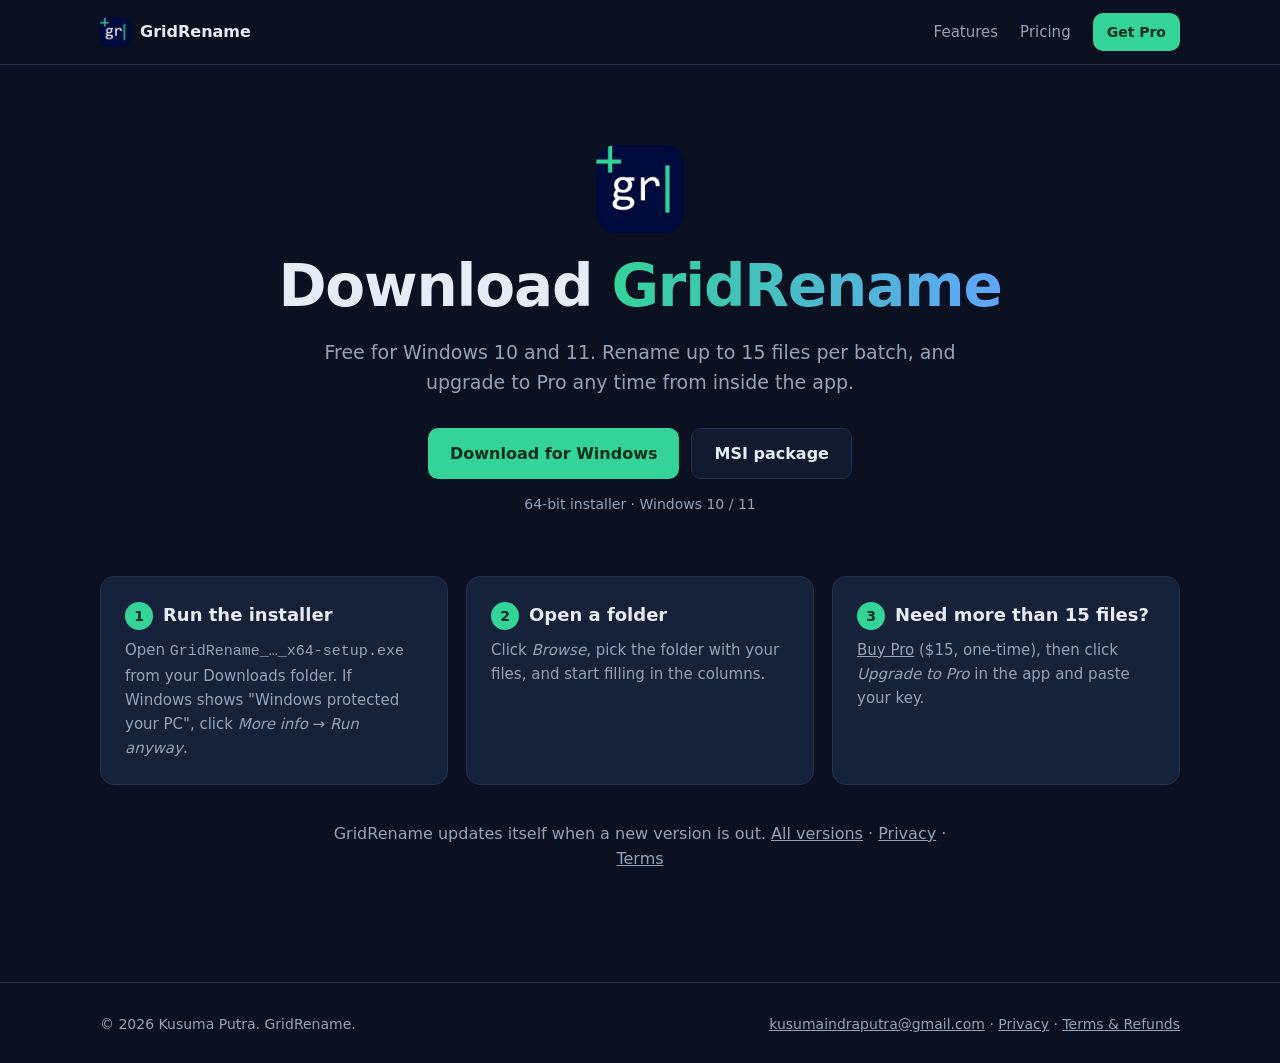
==== download.html @ cd0f125c "Deploy website kusumaindraputra/GridRename@20c7d087f8963b1b06bc9252b7fcaf536100a895" ====
<!doctype html>
<html lang="en">
<head>
  <meta charset="utf-8">
  <meta name="viewport" content="width=device-width, initial-scale=1">
  <title>Download GridRename for Windows</title>
  <meta name="description" content="Download GridRename free for Windows 10 and 11. Rename up to 15 files per batch for free, upgrade to Pro any time.">
  <link rel="canonical" href="https://kusumaindraputra.github.io/GridRename-releases/download.html">
  <link rel="icon" href="assets/favicon.png">
  <link rel="stylesheet" href="style.css">
</head>
<body>
  <nav>
    <div class="wrap">
      <a class="brand" href="index.html"><img src="assets/logo.png" alt="">GridRename</a>
      <div class="links">
        <a href="index.html#features">Features</a>
        <a href="index.html#pricing">Pricing</a>
        <a class="btn btn-primary btn-sm" href="https://lowfrictionlabs.gumroad.com/l/gridrename-pro">Get Pro</a>
      </div>
    </div>
  </nav>

  <header class="hero">
    <div class="wrap">
      <img src="assets/logo.png" alt="" style="width:88px;height:88px;border-radius:20px;margin:0 auto 22px">
      <h1>Download <span>GridRename</span></h1>
      <p class="lead">Free for Windows 10 and 11. Rename up to 15 files per batch, and upgrade to Pro any time from inside the app.</p>
      <div class="cta">
        <a id="dl-exe" class="btn btn-primary" href="https://github.com/kusumaindraputra/GridRename-releases/releases/latest">Download for Windows</a>
        <a id="dl-msi" class="btn btn-ghost" href="https://github.com/kusumaindraputra/GridRename-releases/releases/latest">MSI package</a>
      </div>
      <small id="dl-meta">64-bit installer · Windows 10 / 11</small>
    </div>
  </header>

  <section style="padding-top:20px">
    <div class="wrap">
      <div class="grid steps">
        <div class="card"><h3>Run the installer</h3><p>Open <code>GridRename_…_x64-setup.exe</code> from your Downloads folder. If Windows shows "Windows protected your PC", click <em>More info</em> → <em>Run anyway</em>.</p></div>
        <div class="card"><h3>Open a folder</h3><p>Click <em>Browse</em>, pick the folder with your files, and start filling in the columns.</p></div>
        <div class="card"><h3>Need more than 15 files?</h3><p><a href="https://lowfrictionlabs.gumroad.com/l/gridrename-pro">Buy Pro</a> ($15, one-time), then click <em>Upgrade to Pro</em> in the app and paste your key.</p></div>
      </div>
      <p class="sub" style="margin-top:36px">GridRename updates itself when a new version is out. <a href="https://github.com/kusumaindraputra/GridRename-releases/releases/latest">All versions</a> · <a href="privacy.html">Privacy</a> · <a href="terms.html">Terms</a></p>
    </div>
  </section>

  <footer>
    <div class="wrap">
      <span>© 2026 Kusuma Putra. GridRename.</span>
      <span><a href="mailto:kusumaindraputra@gmail.com">kusumaindraputra@gmail.com</a> · <a href="privacy.html">Privacy</a> · <a href="terms.html">Terms &amp; Refunds</a></span>
    </div>
  </footer>

  <script>
    // Point the buttons at the installers of the latest published release
    fetch('https://api.github.com/repos/kusumaindraputra/GridRename-releases/releases/latest')
      .then(r => r.ok ? r.json() : Promise.reject(r.status))
      .then(release => {
        const find = (suffix) => release.assets.find(a => a.name.endsWith(suffix));
        const exe = find('-setup.exe');
        const msi = find('.msi');
        if (exe) document.getElementById('dl-exe').href = exe.browser_download_url;
        if (msi) document.getElementById('dl-msi').href = msi.browser_download_url;
        else document.getElementById('dl-msi').remove();
        if (exe) {
          const mb = (exe.size / 1048576).toFixed(1);
          const date = new Date(release.published_at).toLocaleDateString(undefined, { year: 'numeric', month: 'long', day: 'numeric' });
          document.getElementById('dl-meta').textContent = `Version ${release.tag_name.replace(/^v/, '')} · ${mb} MB · released ${date} · Windows 10 / 11, 64-bit`;
        }
      })
      .catch(() => { /* buttons keep the releases page link */ });
  </script>
</body>
</html>
---- style.css ----
:root {
  --bg: #0b1120; --bg-2: #111a2e; --card: #16213a; --line: #24324f;
  --text: #e5ecf6; --muted: #93a3bd; --accent: #34d399; --accent-2: #6366f1;
  --radius: 14px;
}
* { box-sizing: border-box; }
html { scroll-behavior: smooth; }
body {
  margin: 0; background: var(--bg); color: var(--text);
  font: 16px/1.6 Inter, system-ui, -apple-system, "Segoe UI", Roboto, sans-serif;
}
a { color: inherit; }
img, video { max-width: 100%; display: block; }
.wrap { max-width: 1120px; margin: 0 auto; padding: 0 20px; }

/* Nav */
nav { position: sticky; top: 0; z-index: 10; background: rgba(11,17,32,.85); backdrop-filter: blur(10px); border-bottom: 1px solid var(--line); }
nav .wrap { display: flex; align-items: center; justify-content: space-between; height: 64px; }
.brand { display: flex; align-items: center; gap: 10px; font-weight: 700; text-decoration: none; }
.brand img { width: 30px; height: 30px; border-radius: 8px; }
nav .links { display: flex; gap: 22px; align-items: center; font-size: 15px; }
nav .links a { text-decoration: none; color: var(--muted); }
nav .links a:hover { color: var(--text); }
@media (max-width: 720px) { nav .links a:not(.btn) { display: none; } }

/* Buttons */
.btn { display: inline-flex; align-items: center; gap: 8px; padding: 12px 22px; border-radius: 10px; font-weight: 600; text-decoration: none; transition: transform .15s, background .15s; }
.btn:hover { transform: translateY(-1px); }
.btn-primary { background: var(--accent); color: #052e1f; }
.btn-primary:hover { background: #4ee2ad; }
.btn-ghost { border: 1px solid var(--line); color: var(--text); background: var(--bg-2); }
.btn-sm { padding: 8px 14px; font-size: 14px; }

/* Hero */
.hero { padding: 80px 0 40px; text-align: center; }
.hero h1 { font-size: clamp(34px, 5.5vw, 58px); line-height: 1.1; margin: 0 0 18px; letter-spacing: -0.02em; }
.hero h1 span { background: linear-gradient(90deg, var(--accent), #60a5fa); -webkit-background-clip: text; background-clip: text; color: transparent; }
.hero p.lead { font-size: 19px; color: var(--muted); max-width: 680px; margin: 0 auto 30px; }
.hero .cta { display: flex; gap: 12px; justify-content: center; flex-wrap: wrap; }
.hero small { display: block; margin-top: 14px; color: var(--muted); font-size: 14px; }
.demo { margin: 50px auto 0; max-width: 1000px; border-radius: var(--radius); overflow: hidden; border: 1px solid var(--line); box-shadow: 0 30px 80px rgba(0,0,0,.5); }

/* Sections */
section { padding: 70px 0; }
section h2 { font-size: clamp(26px, 3.5vw, 36px); text-align: center; margin: 0 0 12px; letter-spacing: -0.01em; }
section p.sub { text-align: center; color: var(--muted); max-width: 620px; margin: 0 auto 40px; }
.grid { display: grid; gap: 18px; grid-template-columns: repeat(auto-fit, minmax(240px, 1fr)); }
.card { background: var(--card); border: 1px solid var(--line); border-radius: var(--radius); padding: 24px; }
.card h3 { margin: 0 0 8px; font-size: 18px; }
.card p { margin: 0; color: var(--muted); font-size: 15px; }
.card .icon { font-size: 26px; margin-bottom: 10px; }

.steps { counter-reset: s; }
.steps .card h3::before { counter-increment: s; content: counter(s); display: inline-grid; place-items: center; width: 28px; height: 28px; margin-right: 10px; border-radius: 50%; background: var(--accent); color: #052e1f; font-size: 14px; }

.shots { display: grid; gap: 18px; grid-template-columns: repeat(auto-fit, minmax(300px, 1fr)); }
.shots figure { margin: 0; }
.shots img { border-radius: 10px; border: 1px solid var(--line); }
.shots figcaption { color: var(--muted); font-size: 14px; margin-top: 8px; text-align: center; }

/* Pricing */
.pricing { display: grid; gap: 20px; grid-template-columns: repeat(auto-fit, minmax(280px, 1fr)); max-width: 780px; margin: 0 auto; }
.plan { background: var(--card); border: 1px solid var(--line); border-radius: var(--radius); padding: 30px; display: flex; flex-direction: column; }
.plan.pro { border-color: var(--accent); box-shadow: 0 0 0 1px var(--accent) inset; }
.plan h3 { margin: 0; }
.plan .price { font-size: 40px; font-weight: 800; margin: 10px 0 2px; }
.plan .price small { font-size: 15px; font-weight: 500; color: var(--muted); }
.plan ul { list-style: none; padding: 0; margin: 18px 0 26px; flex: 1; }
.plan li { padding: 6px 0 6px 26px; position: relative; color: var(--muted); }
.plan li::before { content: "✓"; position: absolute; left: 0; color: var(--accent); font-weight: 700; }
.plan li.no::before { content: "–"; color: var(--line); }
.plan .btn { justify-content: center; }

/* FAQ */
.faq { max-width: 760px; margin: 0 auto; }
details { background: var(--card); border: 1px solid var(--line); border-radius: 12px; padding: 16px 20px; margin-bottom: 12px; }
summary { cursor: pointer; font-weight: 600; }
details p { color: var(--muted); margin: 10px 0 0; }

footer { border-top: 1px solid var(--line); padding: 30px 0; color: var(--muted); font-size: 14px; }
footer .wrap { display: flex; gap: 20px; justify-content: space-between; flex-wrap: wrap; }
footer a { color: var(--muted); }

/* Legal pages */
.legal { max-width: 760px; margin: 0 auto; padding: 60px 20px; }
.legal h1 { font-size: 34px; margin-bottom: 4px; }
.legal h2 { font-size: 21px; margin-top: 34px; }
.legal p, .legal li { color: #c4cfdf; }
.legal .meta { color: var(--muted); }
nav .links a.btn-primary { color: #052e1f; }
.grid.three { grid-template-columns: repeat(3, 1fr); }
@media (max-width: 900px) { .grid.three { grid-template-columns: repeat(2, 1fr); } }
@media (max-width: 600px) { .grid.three { grid-template-columns: 1fr; } }
.shots { grid-template-columns: repeat(2, 1fr); }
@media (max-width: 700px) { .shots { grid-template-columns: 1fr; } }
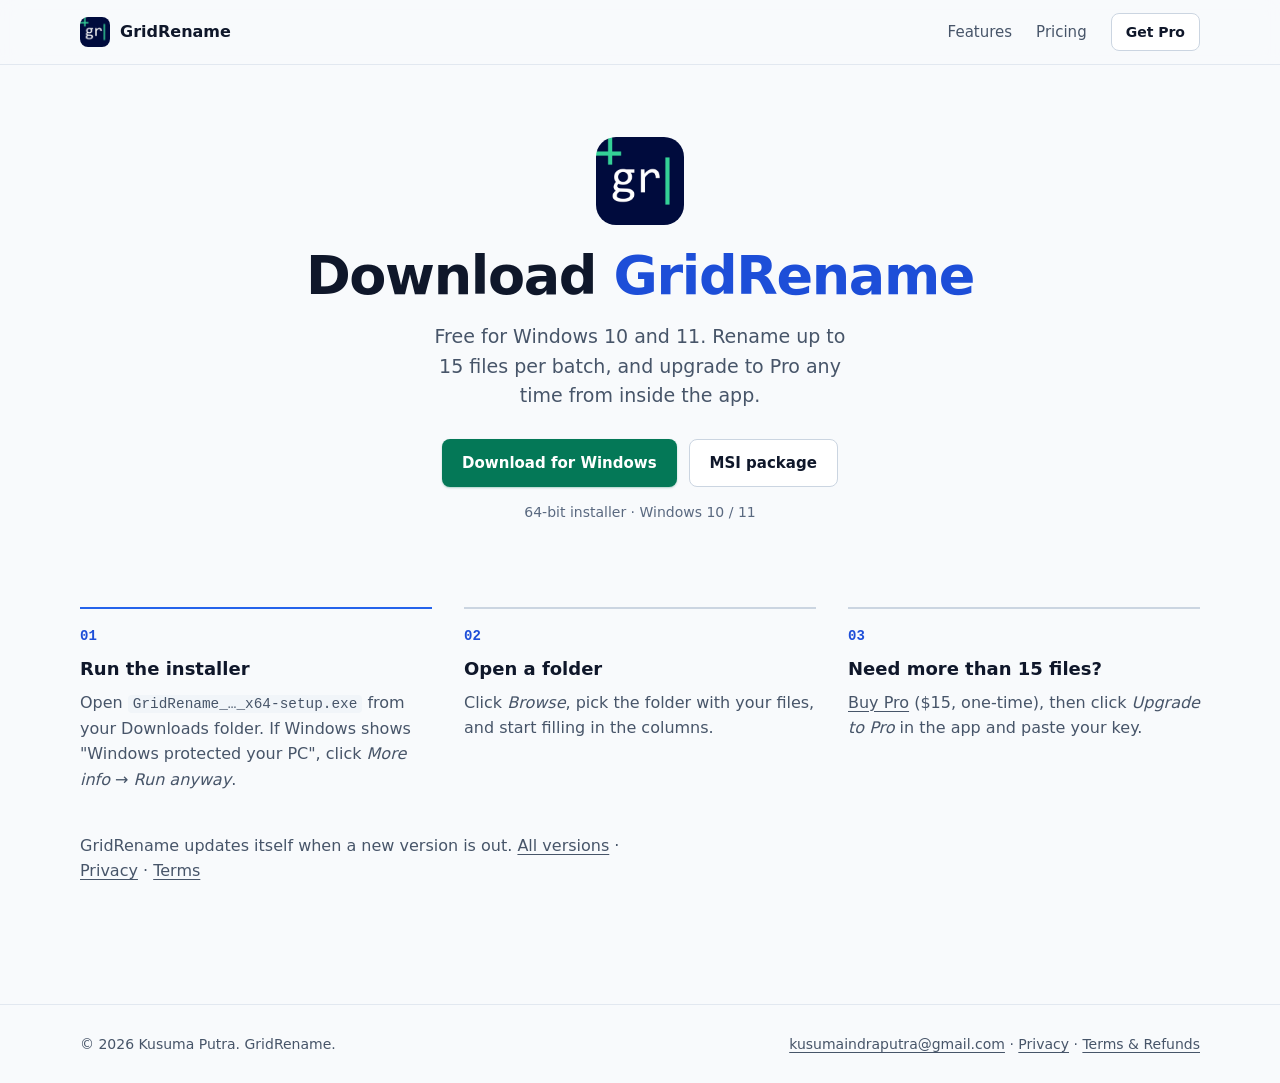
==== commit 61a2ab07: "Deploy website LowFriction-Lab/GridRename@c0ef031f09c3191c2edab4e47065a198b563e38b" ====
--- a/download.html
+++ b/download.html
@@ -1,5 +1,5 @@
 <!doctype html>
-<html lang="en">
+<html lang="en" data-accent="blue">
 <head>
   <meta charset="utf-8">
   <meta name="viewport" content="width=device-width, initial-scale=1">
@@ -7,6 +7,8 @@
   <meta name="description" content="Download GridRename free for Windows 10 and 11. Rename up to 15 files per batch for free, upgrade to Pro any time.">
   <link rel="canonical" href="https://kusumaindraputra.github.io/GridRename-releases/download.html">
   <link rel="icon" href="assets/favicon.png">
+  <meta name="color-scheme" content="light dark">
+  <link rel="stylesheet" href="tokens.css">
   <link rel="stylesheet" href="style.css">
 </head>
 <body>
@@ -16,14 +18,14 @@
       <div class="links">
         <a href="index.html#features">Features</a>
         <a href="index.html#pricing">Pricing</a>
-        <a class="btn btn-primary btn-sm" href="https://lowfrictionlabs.gumroad.com/l/gridrename-pro">Get Pro</a>
+        <a class="btn btn-ghost btn-sm" href="https://lowfrictionlabs.gumroad.com/l/gridrename-pro">Get Pro</a>
       </div>
     </div>
   </nav>
 
-  <header class="hero">
+  <header class="hero center">
     <div class="wrap">
-      <img src="assets/logo.png" alt="" style="width:88px;height:88px;border-radius:20px;margin:0 auto 22px">
+      <img src="assets/logo.png" alt="" width="88" height="88" style="border-radius:20px;margin:0 auto 22px">
       <h1>Download <span>GridRename</span></h1>
       <p class="lead">Free for Windows 10 and 11. Rename up to 15 files per batch, and upgrade to Pro any time from inside the app.</p>
       <div class="cta">
@@ -36,12 +38,12 @@
 
   <section style="padding-top:20px">
     <div class="wrap">
-      <div class="grid steps">
-        <div class="card"><h3>Run the installer</h3><p>Open <code>GridRename_…_x64-setup.exe</code> from your Downloads folder. If Windows shows "Windows protected your PC", click <em>More info</em> → <em>Run anyway</em>.</p></div>
-        <div class="card"><h3>Open a folder</h3><p>Click <em>Browse</em>, pick the folder with your files, and start filling in the columns.</p></div>
-        <div class="card"><h3>Need more than 15 files?</h3><p><a href="https://lowfrictionlabs.gumroad.com/l/gridrename-pro">Buy Pro</a> ($15, one-time), then click <em>Upgrade to Pro</em> in the app and paste your key.</p></div>
-      </div>
-      <p class="sub" style="margin-top:36px">GridRename updates itself when a new version is out. <a href="https://github.com/kusumaindraputra/GridRename-releases/releases/latest">All versions</a> · <a href="privacy.html">Privacy</a> · <a href="terms.html">Terms</a></p>
+      <ol class="steps">
+        <li><h3>Run the installer</h3><p>Open <code>GridRename_…_x64-setup.exe</code> from your Downloads folder. If Windows shows "Windows protected your PC", click <em>More info</em> → <em>Run anyway</em>.</p></li>
+        <li><h3>Open a folder</h3><p>Click <em>Browse</em>, pick the folder with your files, and start filling in the columns.</p></li>
+        <li><h3>Need more than 15 files?</h3><p><a href="https://lowfrictionlabs.gumroad.com/l/gridrename-pro">Buy Pro</a> ($15, one-time), then click <em>Upgrade to Pro</em> in the app and paste your key.</p></li>
+      </ol>
+      <p class="sub" style="margin-top:40px">GridRename updates itself when a new version is out. <a href="https://github.com/kusumaindraputra/GridRename-releases/releases/latest">All versions</a> · <a href="privacy.html">Privacy</a> · <a href="terms.html">Terms</a></p>
     </div>
   </section>
 
--- a/tokens.css
+++ b/tokens.css
@@ -0,0 +1,235 @@
+/*
+ * LowFriction Lab design tokens.
+ *
+ * Every color is an "R G B" channel triplet so Tailwind can add opacity:
+ *   rgb(var(--lf-surface) / 0.5)
+ *
+ * Put the accent on <html> (and data-theme only to force a theme):
+ *   <html data-accent="blue">
+ * data-theme: "light" | "dark". Leave it off to follow the OS (the default);
+ * light is the fallback when the OS has no preference.
+ * data-accent: the app's identity color (see src/lib/catalog.ts).
+ */
+
+/* ---------- Accent scales (one per app) ---------- */
+/* 400 = text on dark, 500 = solid on dark, 600 = solid on light, 700 = dark end of the logo,
+   ink = text on light (700, or 800 where 700 misses AA on a 15% accent tint) */
+:root,
+[data-accent='blue'] {
+  --lf-accent-400: 96 165 250;
+  --lf-accent-500: 59 130 246;
+  --lf-accent-600: 37 99 235;
+  --lf-accent-700: 29 78 216;
+  --lf-accent-ink: 29 78 216;
+  --lf-accent-contrast: 255 255 255;
+}
+[data-accent='cyan'] {
+  --lf-accent-400: 34 211 238;
+  --lf-accent-500: 6 182 212;
+  --lf-accent-600: 8 145 178;
+  --lf-accent-700: 14 116 144;
+  --lf-accent-ink: 21 94 117;
+  --lf-accent-contrast: 255 255 255;
+}
+[data-accent='fuchsia'] {
+  --lf-accent-400: 232 121 249;
+  --lf-accent-500: 217 70 239;
+  --lf-accent-600: 192 38 211;
+  --lf-accent-700: 162 28 175;
+  --lf-accent-ink: 162 28 175;
+  --lf-accent-contrast: 255 255 255;
+}
+[data-accent='orange'] {
+  --lf-accent-400: 251 146 60;
+  --lf-accent-500: 249 115 22;
+  --lf-accent-600: 234 88 12;
+  --lf-accent-700: 194 65 12;
+  --lf-accent-ink: 154 52 18;
+  --lf-accent-contrast: 255 255 255;
+}
+[data-accent='teal'] {
+  --lf-accent-400: 45 212 191;
+  --lf-accent-500: 20 184 166;
+  --lf-accent-600: 13 148 136;
+  --lf-accent-700: 15 118 110;
+  --lf-accent-ink: 17 94 89;
+  --lf-accent-contrast: 255 255 255;
+}
+[data-accent='rose'] {
+  --lf-accent-400: 251 113 133;
+  --lf-accent-500: 244 63 94;
+  --lf-accent-600: 225 29 72;
+  --lf-accent-700: 190 18 60;
+  --lf-accent-ink: 190 18 60;
+  --lf-accent-contrast: 255 255 255;
+}
+[data-accent='lime'] {
+  --lf-accent-400: 163 230 53;
+  --lf-accent-500: 132 204 22;
+  --lf-accent-600: 101 163 13;
+  --lf-accent-700: 77 124 15;
+  --lf-accent-ink: 63 98 18;
+  --lf-accent-contrast: 26 46 5;
+}
+
+/* ---------- Light theme (base, used when the OS has no dark preference) ---------- */
+:root,
+[data-theme='light'] {
+  color-scheme: light;
+
+  --lf-canvas: 248 250 252; /* slate-50 */
+  --lf-surface: 255 255 255;
+  --lf-surface-raised: 241 245 249; /* slate-100 */
+  --lf-surface-sunken: 241 245 249;
+  --lf-field: 255 255 255;
+  --lf-overlay: 15 23 42;
+
+  --lf-line: 226 232 240; /* slate-200 */
+  --lf-line-strong: 203 213 225; /* slate-300 */
+
+  --lf-fg: 30 41 59; /* slate-800 */
+  --lf-fg-strong: 15 23 42;
+  --lf-fg-muted: 71 85 105; /* slate-600 */
+  --lf-fg-subtle: 90 105 128; /* darker than slate-500: AA on raised surfaces too */
+
+  --lf-accent: var(--lf-accent-600);
+  --lf-accent-fg: var(--lf-accent-ink);
+
+  --lf-primary: 4 120 87;
+  --lf-primary-hover: 6 95 70; /* emerald-800 */
+  --lf-primary-contrast: 255 255 255;
+
+  --lf-success: 5 150 105;
+  --lf-success-fg: 4 120 87;
+  --lf-warning: 217 119 6;
+  --lf-warning-fg: 180 83 9;
+  --lf-danger: 220 38 38;
+  --lf-danger-hover: 185 28 28;
+  --lf-danger-fg: 185 28 28;
+  --lf-info: 2 132 199;
+  --lf-info-fg: 3 105 161;
+
+  --lf-pro-from: 124 58 237;
+  --lf-pro-to: 79 70 229;
+  --lf-pro-from-hover: 109 40 217;
+  --lf-pro-to-hover: 67 56 202;
+  --lf-pro-fg: 109 40 217; /* violet-700 */
+
+  --lf-shadow-color: 15 23 42;
+}
+
+/* ---------- Dark theme (data-theme="dark", or the OS is in dark mode) ---------- */
+[data-theme='dark'] {
+  color-scheme: dark;
+
+  --lf-canvas: 15 23 42; /* slate-900: window background */
+  --lf-surface: 30 41 59; /* slate-800: panels, table body, cards */
+  --lf-surface-raised: 51 65 85; /* slate-700: secondary buttons, hover */
+  --lf-surface-sunken: 2 6 23; /* slate-950: table header, wells */
+  --lf-field: 30 41 59; /* inputs */
+  --lf-overlay: 0 0 0; /* modal backdrop, use at 50% */
+
+  --lf-line: 51 65 85; /* slate-700 */
+  --lf-line-strong: 71 85 105; /* slate-600 */
+
+  --lf-fg: 226 232 240; /* slate-200: body text */
+  --lf-fg-strong: 255 255 255; /* headings */
+  --lf-fg-muted: 148 163 184; /* slate-400: secondary text, icons */
+  --lf-fg-subtle: 136 150 172; /* between slate-400/500: hints, row numbers (AA on canvas and surface) */
+
+  --lf-accent: var(--lf-accent-500);
+  --lf-accent-fg: var(--lf-accent-400);
+
+  /* Primary action ("Process Rename", "Start Resize"): same green in every app */
+  /* emerald-700 rather than GridRename's 600 so white text passes AA (5.5:1) */
+  --lf-primary: 4 120 87; /* emerald-700 */
+  --lf-primary-hover: 5 150 105; /* emerald-600 */
+  --lf-primary-contrast: 255 255 255;
+
+  --lf-success: 5 150 105;
+  --lf-success-fg: 52 211 153; /* emerald-400 */
+  --lf-warning: 217 119 6;
+  --lf-warning-fg: 251 191 36; /* amber-400 */
+  --lf-danger: 220 38 38;
+  --lf-danger-hover: 239 68 68;
+  --lf-danger-fg: 248 113 113; /* red-400 */
+  --lf-info: 2 132 199;
+  --lf-info-fg: 56 189 248; /* sky-400 */
+
+  /* Pro / upgrade: violet to indigo gradient in every app */
+  --lf-pro-from: 124 58 237; /* violet-600 */
+  --lf-pro-to: 79 70 229; /* indigo-600 */
+  --lf-pro-from-hover: 139 92 246;
+  --lf-pro-to-hover: 99 102 241;
+  --lf-pro-fg: 167 139 250; /* violet-400 */
+
+  --lf-shadow-color: 0 0 0;
+}
+
+@media (prefers-color-scheme: dark) {
+  :root:not([data-theme]) {
+    color-scheme: dark;
+
+    --lf-canvas: 15 23 42; /* slate-900: window background */
+    --lf-surface: 30 41 59; /* slate-800: panels, table body, cards */
+    --lf-surface-raised: 51 65 85; /* slate-700: secondary buttons, hover */
+    --lf-surface-sunken: 2 6 23; /* slate-950: table header, wells */
+    --lf-field: 30 41 59; /* inputs */
+    --lf-overlay: 0 0 0; /* modal backdrop, use at 50% */
+
+    --lf-line: 51 65 85; /* slate-700 */
+    --lf-line-strong: 71 85 105; /* slate-600 */
+
+    --lf-fg: 226 232 240; /* slate-200: body text */
+    --lf-fg-strong: 255 255 255; /* headings */
+    --lf-fg-muted: 148 163 184; /* slate-400: secondary text, icons */
+    --lf-fg-subtle: 136 150 172; /* between slate-400/500: hints, row numbers (AA on canvas and surface) */
+
+    --lf-accent: var(--lf-accent-500);
+    --lf-accent-fg: var(--lf-accent-400);
+
+    /* Primary action ("Process Rename", "Start Resize"): same green in every app */
+    /* emerald-700 rather than GridRename's 600 so white text passes AA (5.5:1) */
+    --lf-primary: 4 120 87; /* emerald-700 */
+    --lf-primary-hover: 5 150 105; /* emerald-600 */
+    --lf-primary-contrast: 255 255 255;
+
+    --lf-success: 5 150 105;
+    --lf-success-fg: 52 211 153; /* emerald-400 */
+    --lf-warning: 217 119 6;
+    --lf-warning-fg: 251 191 36; /* amber-400 */
+    --lf-danger: 220 38 38;
+    --lf-danger-hover: 239 68 68;
+    --lf-danger-fg: 248 113 113; /* red-400 */
+    --lf-info: 2 132 199;
+    --lf-info-fg: 56 189 248; /* sky-400 */
+
+    /* Pro / upgrade: violet to indigo gradient in every app */
+    --lf-pro-from: 124 58 237; /* violet-600 */
+    --lf-pro-to: 79 70 229; /* indigo-600 */
+    --lf-pro-from-hover: 139 92 246;
+    --lf-pro-to-hover: 99 102 241;
+    --lf-pro-fg: 167 139 250; /* violet-400 */
+
+    --lf-shadow-color: 0 0 0;
+  }
+}
+
+/* ---------- Non-color tokens ---------- */
+:root {
+  /* System fonts first: apps are offline and small, so no webfont download */
+  --lf-font-sans: Inter, 'Segoe UI Variable Text', 'Segoe UI', system-ui, -apple-system, Roboto,
+    sans-serif;
+  --lf-font-mono: 'Cascadia Mono', 'Cascadia Code', Consolas, ui-monospace, 'SF Mono', Menlo,
+    monospace;
+
+  --lf-radius-sm: 4px; /* small chips, inline inputs in table headers */
+  --lf-radius-md: 8px; /* buttons, inputs, table container */
+  --lf-radius-lg: 12px; /* modals, cards */
+
+  --lf-header-height: 56px;
+  --lf-row-height: 40px;
+
+  --lf-duration: 150ms;
+  --lf-ease: cubic-bezier(0.2, 0, 0, 1);
+}
--- a/style.css
+++ b/style.css
@@ -1,95 +1,148 @@
-:root {
-  --bg: #0b1120; --bg-2: #111a2e; --card: #16213a; --line: #24324f;
-  --text: #e5ecf6; --muted: #93a3bd; --accent: #34d399; --accent-2: #6366f1;
-  --radius: 14px;
-}
+/*
+ * GridRename site. Colors come from tokens.css (the app's design system, copied
+ * in by build.mjs), so the site follows the OS theme exactly like the app:
+ * light by default, dark when the device is dark.
+ * Green is the download/buy action, violet only marks Pro, blue is GridRename's accent.
+ * Shape rule: buttons 8px (radius-md), panels and images 12px (radius-lg).
+ */
 * { box-sizing: border-box; }
-html { scroll-behavior: smooth; }
+html { scroll-behavior: smooth; -webkit-text-size-adjust: 100%; }
+@media (prefers-reduced-motion: reduce) { html { scroll-behavior: auto; } }
 body {
-  margin: 0; background: var(--bg); color: var(--text);
-  font: 16px/1.6 Inter, system-ui, -apple-system, "Segoe UI", Roboto, sans-serif;
+  margin: 0;
+  background: rgb(var(--lf-canvas));
+  color: rgb(var(--lf-fg));
+  font: 16px/1.6 var(--lf-font-sans);
+  -webkit-font-smoothing: antialiased;
 }
 a { color: inherit; }
-img, video { max-width: 100%; display: block; }
-.wrap { max-width: 1120px; margin: 0 auto; padding: 0 20px; }
+a:not(.btn):not(.brand) { text-underline-offset: 3px; }
+h1, h2, h3 { color: rgb(var(--lf-fg-strong)); text-wrap: balance; }
+p { text-wrap: pretty; }
+img, video { max-width: 100%; height: auto; display: block; }
+code { font-family: var(--lf-font-mono); font-size: 0.9em; background: rgb(var(--lf-surface-sunken)); padding: 1px 5px; border-radius: 4px; }
+:focus-visible { outline: 2px solid rgb(var(--lf-accent-fg)); outline-offset: 3px; border-radius: 4px; }
+.wrap { max-width: 1160px; margin: 0 auto; padding: 0 20px; }
+.skip { position: absolute; left: 12px; top: -48px; z-index: 20; padding: 8px 14px; border-radius: var(--lf-radius-md); background: rgb(var(--lf-surface)); color: rgb(var(--lf-fg-strong)); }
+.skip:focus { top: 12px; }
+.icon { width: 20px; height: 20px; flex: none; fill: none; stroke: currentColor; stroke-width: 2; stroke-linecap: round; stroke-linejoin: round; }
 
 /* Nav */
-nav { position: sticky; top: 0; z-index: 10; background: rgba(11,17,32,.85); backdrop-filter: blur(10px); border-bottom: 1px solid var(--line); }
+nav { position: sticky; top: 0; z-index: 10; background: rgb(var(--lf-canvas) / 0.85); backdrop-filter: blur(10px); -webkit-backdrop-filter: blur(10px); border-bottom: 1px solid rgb(var(--lf-line)); }
 nav .wrap { display: flex; align-items: center; justify-content: space-between; height: 64px; }
-.brand { display: flex; align-items: center; gap: 10px; font-weight: 700; text-decoration: none; }
+.brand { display: flex; align-items: center; gap: 10px; font-weight: 700; text-decoration: none; color: rgb(var(--lf-fg-strong)); }
 .brand img { width: 30px; height: 30px; border-radius: 8px; }
-nav .links { display: flex; gap: 22px; align-items: center; font-size: 15px; }
-nav .links a { text-decoration: none; color: var(--muted); }
-nav .links a:hover { color: var(--text); }
-@media (max-width: 720px) { nav .links a:not(.btn) { display: none; } }
+nav .links { display: flex; gap: 24px; align-items: center; font-size: 15px; }
+nav .links a { text-decoration: none; color: rgb(var(--lf-fg-muted)); transition: color var(--lf-duration); }
+nav .links a:hover { color: rgb(var(--lf-fg-strong)); }
+@media (max-width: 640px) { nav .links a:not(.btn) { display: none; } }
 
 /* Buttons */
-.btn { display: inline-flex; align-items: center; gap: 8px; padding: 12px 22px; border-radius: 10px; font-weight: 600; text-decoration: none; transition: transform .15s, background .15s; }
-.btn:hover { transform: translateY(-1px); }
-.btn-primary { background: var(--accent); color: #052e1f; }
-.btn-primary:hover { background: #4ee2ad; }
-.btn-ghost { border: 1px solid var(--line); color: var(--text); background: var(--bg-2); }
-.btn-sm { padding: 8px 14px; font-size: 14px; }
+.btn { display: inline-flex; align-items: center; justify-content: center; gap: 8px; padding: 11px 20px; border-radius: var(--lf-radius-md); font-weight: 600; font-size: 15px; text-decoration: none; white-space: nowrap; transition: background-color var(--lf-duration), border-color var(--lf-duration), transform var(--lf-duration); }
+.btn:active { transform: translateY(1px); }
+.btn-primary, nav .links a.btn-primary { background: rgb(var(--lf-primary)); color: rgb(var(--lf-primary-contrast)); box-shadow: 0 1px 2px rgb(var(--lf-primary) / 0.3); }
+.btn-primary:hover { background: rgb(var(--lf-primary-hover)); }
+.btn-ghost, nav .links a.btn-ghost { border: 1px solid rgb(var(--lf-line-strong)); background: rgb(var(--lf-surface)); color: rgb(var(--lf-fg-strong)); }
+.btn-ghost:hover { background: rgb(var(--lf-surface-raised)); }
+.btn-sm { padding: 7px 14px; font-size: 14px; }
 
-/* Hero */
-.hero { padding: 80px 0 40px; text-align: center; }
-.hero h1 { font-size: clamp(34px, 5.5vw, 58px); line-height: 1.1; margin: 0 0 18px; letter-spacing: -0.02em; }
-.hero h1 span { background: linear-gradient(90deg, var(--accent), #60a5fa); -webkit-background-clip: text; background-clip: text; color: transparent; }
-.hero p.lead { font-size: 19px; color: var(--muted); max-width: 680px; margin: 0 auto 30px; }
-.hero .cta { display: flex; gap: 12px; justify-content: center; flex-wrap: wrap; }
-.hero small { display: block; margin-top: 14px; color: var(--muted); font-size: 14px; }
-.demo { margin: 50px auto 0; max-width: 1000px; border-radius: var(--radius); overflow: hidden; border: 1px solid var(--line); box-shadow: 0 30px 80px rgba(0,0,0,.5); }
+/* Hero: copy left, the app on the right */
+.hero { padding: 72px 0 64px; }
+.hero-grid { display: grid; grid-template-columns: minmax(0, 5fr) minmax(0, 7fr); gap: 56px; align-items: center; }
+.hero h1 { font-size: clamp(34px, 4.4vw, 54px); line-height: 1.06; letter-spacing: -0.025em; margin: 0 0 18px; }
+.hero h1 span { color: rgb(var(--lf-accent-fg)); }
+.hero .lead { font-size: 19px; line-height: 1.55; color: rgb(var(--lf-fg-muted)); max-width: 36ch; margin: 0 0 28px; }
+.hero small { display: block; margin-top: 14px; color: rgb(var(--lf-fg-subtle)); font-size: 14px; }
+.cta { display: flex; gap: 12px; flex-wrap: wrap; }
+.shot { margin: 0; border-radius: var(--lf-radius-lg); overflow: hidden; border: 1px solid rgb(var(--lf-line-strong)); background: rgb(var(--lf-surface)); box-shadow: 0 24px 48px -20px rgb(var(--lf-shadow-color) / 0.35), 0 2px 6px rgb(var(--lf-shadow-color) / 0.08); }
+.hero.center { text-align: center; }
+.hero.center .lead { margin-inline: auto; }
+.hero.center .cta { justify-content: center; }
+@media (max-width: 880px) {
+  .hero { padding-top: 48px; }
+  .hero-grid { grid-template-columns: 1fr; gap: 36px; }
+}
 
 /* Sections */
-section { padding: 70px 0; }
-section h2 { font-size: clamp(26px, 3.5vw, 36px); text-align: center; margin: 0 0 12px; letter-spacing: -0.01em; }
-section p.sub { text-align: center; color: var(--muted); max-width: 620px; margin: 0 auto 40px; }
-.grid { display: grid; gap: 18px; grid-template-columns: repeat(auto-fit, minmax(240px, 1fr)); }
-.card { background: var(--card); border: 1px solid var(--line); border-radius: var(--radius); padding: 24px; }
-.card h3 { margin: 0 0 8px; font-size: 18px; }
-.card p { margin: 0; color: var(--muted); font-size: 15px; }
-.card .icon { font-size: 26px; margin-bottom: 10px; }
+section { padding: 80px 0; }
+h2 { font-size: clamp(26px, 3.2vw, 36px); line-height: 1.12; letter-spacing: -0.015em; margin: 0 0 10px; }
+.sub { color: rgb(var(--lf-fg-muted)); margin: 0 0 40px; max-width: 58ch; }
+.band { background: rgb(var(--lf-surface-sunken)); border-block: 1px solid rgb(var(--lf-line)); }
 
-.steps { counter-reset: s; }
-.steps .card h3::before { counter-increment: s; content: counter(s); display: inline-grid; place-items: center; width: 28px; height: 28px; margin-right: 10px; border-radius: 50%; background: var(--accent); color: #052e1f; font-size: 14px; }
+/* Steps: numbered, divided by a rule, no cards */
+.steps { list-style: none; margin: 0; padding: 0; counter-reset: step; display: grid; grid-template-columns: repeat(3, minmax(0, 1fr)); gap: 32px; }
+.steps li { counter-increment: step; border-top: 2px solid rgb(var(--lf-line-strong)); padding-top: 20px; }
+.steps li:first-child { border-top-color: rgb(var(--lf-accent)); }
+.steps li::before { content: counter(step, decimal-leading-zero); display: block; font: 600 14px/1 var(--lf-font-mono); color: rgb(var(--lf-accent-fg)); margin-bottom: 12px; }
+.steps h3 { margin: 0 0 6px; font-size: 18px; }
+.steps p { margin: 0; color: rgb(var(--lf-fg-muted)); }
+@media (max-width: 760px) { .steps { grid-template-columns: 1fr; gap: 24px; } }
 
-.shots { display: grid; gap: 18px; grid-template-columns: repeat(auto-fit, minmax(300px, 1fr)); }
-.shots figure { margin: 0; }
-.shots img { border-radius: 10px; border: 1px solid var(--line); }
-.shots figcaption { color: var(--muted); font-size: 14px; margin-top: 8px; text-align: center; }
+/* Feature rows: text and a real screenshot, alternating sides */
+.rows { display: grid; gap: 96px; }
+.row { display: grid; grid-template-columns: minmax(0, 5fr) minmax(0, 6fr); gap: 56px; align-items: center; }
+.row:nth-child(even) > :first-child { order: 2; }
+.row h3 { font-size: clamp(22px, 2.4vw, 28px); line-height: 1.2; letter-spacing: -0.01em; margin: 0 0 12px; }
+.row p { color: rgb(var(--lf-fg-muted)); margin: 0 0 18px; }
+.ticks { list-style: none; margin: 0; padding: 0; display: grid; gap: 8px; }
+.ticks li { display: flex; gap: 10px; align-items: flex-start; }
+.ticks .icon { width: 18px; height: 18px; margin-top: 3px; color: rgb(var(--lf-success-fg)); }
+.pro-tag { display: inline-block; margin-left: 6px; padding: 0 7px; border-radius: 999px; font-size: 12px; font-weight: 600; line-height: 20px; color: rgb(var(--lf-pro-fg)); background: rgb(var(--lf-pro-from) / 0.12); border: 1px solid rgb(var(--lf-pro-from) / 0.3); vertical-align: 1px; }
+.row .shot { max-width: 560px; justify-self: center; }
+@media (max-width: 880px) {
+  .rows { gap: 64px; }
+  .row { grid-template-columns: 1fr; gap: 28px; }
+  .row:nth-child(even) > :first-child { order: 0; }
+}
+
+/* Small facts: icon list, two columns */
+.facts { list-style: none; margin: 0; padding: 0; display: grid; grid-template-columns: repeat(2, minmax(0, 1fr)); gap: 28px 48px; }
+.facts li { display: grid; grid-template-columns: auto 1fr; gap: 4px 14px; }
+.facts .icon { grid-row: span 2; width: 22px; height: 22px; margin-top: 2px; color: rgb(var(--lf-accent-fg)); }
+.facts strong { color: rgb(var(--lf-fg-strong)); }
+.facts span { color: rgb(var(--lf-fg-muted)); font-size: 15px; }
+@media (max-width: 680px) { .facts { grid-template-columns: 1fr; } }
 
 /* Pricing */
-.pricing { display: grid; gap: 20px; grid-template-columns: repeat(auto-fit, minmax(280px, 1fr)); max-width: 780px; margin: 0 auto; }
-.plan { background: var(--card); border: 1px solid var(--line); border-radius: var(--radius); padding: 30px; display: flex; flex-direction: column; }
-.plan.pro { border-color: var(--accent); box-shadow: 0 0 0 1px var(--accent) inset; }
-.plan h3 { margin: 0; }
-.plan .price { font-size: 40px; font-weight: 800; margin: 10px 0 2px; }
-.plan .price small { font-size: 15px; font-weight: 500; color: var(--muted); }
-.plan ul { list-style: none; padding: 0; margin: 18px 0 26px; flex: 1; }
-.plan li { padding: 6px 0 6px 26px; position: relative; color: var(--muted); }
-.plan li::before { content: "✓"; position: absolute; left: 0; color: var(--accent); font-weight: 700; }
-.plan li.no::before { content: "–"; color: var(--line); }
-.plan .btn { justify-content: center; }
+.pricing { display: grid; gap: 20px; grid-template-columns: repeat(2, minmax(0, 1fr)); max-width: 820px; }
+.plan { background: rgb(var(--lf-surface)); border: 1px solid rgb(var(--lf-line)); border-radius: var(--lf-radius-lg); padding: 28px; display: flex; flex-direction: column; }
+.plan.pro { border-color: rgb(var(--lf-pro-from) / 0.5); box-shadow: inset 0 3px 0 rgb(var(--lf-pro-from)); }
+.plan h3 { margin: 0; font-size: 18px; }
+.plan.pro h3 { color: rgb(var(--lf-pro-fg)); }
+.plan .price { font-size: 40px; font-weight: 800; letter-spacing: -0.02em; color: rgb(var(--lf-fg-strong)); margin: 8px 0 0; font-variant-numeric: tabular-nums; }
+.plan .price small { font-size: 15px; font-weight: 500; color: rgb(var(--lf-fg-muted)); letter-spacing: 0; }
+.plan ul { list-style: none; padding: 0; margin: 20px 0 28px; flex: 1; display: grid; gap: 8px; align-content: start; }
+.plan li { display: flex; gap: 10px; align-items: flex-start; }
+.plan li .icon { width: 18px; height: 18px; margin-top: 3px; color: rgb(var(--lf-success-fg)); }
+.plan li.no { color: rgb(var(--lf-fg-subtle)); }
+.plan li.no .icon { color: rgb(var(--lf-fg-subtle)); }
+@media (max-width: 680px) { .pricing { grid-template-columns: 1fr; } }
 
-/* FAQ */
-.faq { max-width: 760px; margin: 0 auto; }
-details { background: var(--card); border: 1px solid var(--line); border-radius: 12px; padding: 16px 20px; margin-bottom: 12px; }
-summary { cursor: pointer; font-weight: 600; }
-details p { color: var(--muted); margin: 10px 0 0; }
+/* FAQ: heading left, questions right */
+.faq-grid { display: grid; grid-template-columns: minmax(0, 4fr) minmax(0, 8fr); gap: 48px; }
+.faq details { border-bottom: 1px solid rgb(var(--lf-line)); padding: 16px 0; }
+.faq details:first-child { border-top: 1px solid rgb(var(--lf-line)); }
+.faq summary { cursor: pointer; font-weight: 600; color: rgb(var(--lf-fg-strong)); list-style: none; display: flex; justify-content: space-between; gap: 16px; }
+.faq summary::-webkit-details-marker { display: none; }
+.faq summary::after { content: "+"; font-weight: 400; font-size: 20px; line-height: 1.2; color: rgb(var(--lf-fg-subtle)); }
+.faq details[open] summary::after { content: "\2212"; }
+.faq details p { color: rgb(var(--lf-fg-muted)); margin: 8px 0 0; max-width: 62ch; }
+@media (max-width: 880px) { .faq-grid { grid-template-columns: 1fr; gap: 16px; } }
 
-footer { border-top: 1px solid var(--line); padding: 30px 0; color: var(--muted); font-size: 14px; }
+/* Closing call to action */
+.closing { text-align: center; }
+.closing .sub { margin-inline: auto; }
+.closing .cta { justify-content: center; }
+
+footer { border-top: 1px solid rgb(var(--lf-line)); padding: 28px 0; color: rgb(var(--lf-fg-muted)); font-size: 14px; }
 footer .wrap { display: flex; gap: 20px; justify-content: space-between; flex-wrap: wrap; }
-footer a { color: var(--muted); }
+footer a { color: rgb(var(--lf-fg-muted)); }
+footer a:hover { color: rgb(var(--lf-fg-strong)); }
 
 /* Legal pages */
 .legal { max-width: 760px; margin: 0 auto; padding: 60px 20px; }
-.legal h1 { font-size: 34px; margin-bottom: 4px; }
+.legal h1 { font-size: 34px; margin-bottom: 4px; letter-spacing: -0.015em; }
 .legal h2 { font-size: 21px; margin-top: 34px; }
-.legal p, .legal li { color: #c4cfdf; }
-.legal .meta { color: var(--muted); }
-nav .links a.btn-primary { color: #052e1f; }
-.grid.three { grid-template-columns: repeat(3, 1fr); }
-@media (max-width: 900px) { .grid.three { grid-template-columns: repeat(2, 1fr); } }
-@media (max-width: 600px) { .grid.three { grid-template-columns: 1fr; } }
-.shots { grid-template-columns: repeat(2, 1fr); }
-@media (max-width: 700px) { .shots { grid-template-columns: 1fr; } }
+.legal p, .legal li { color: rgb(var(--lf-fg)); }
+.legal .meta { color: rgb(var(--lf-fg-muted)); }
+picture.shot { display: block; }
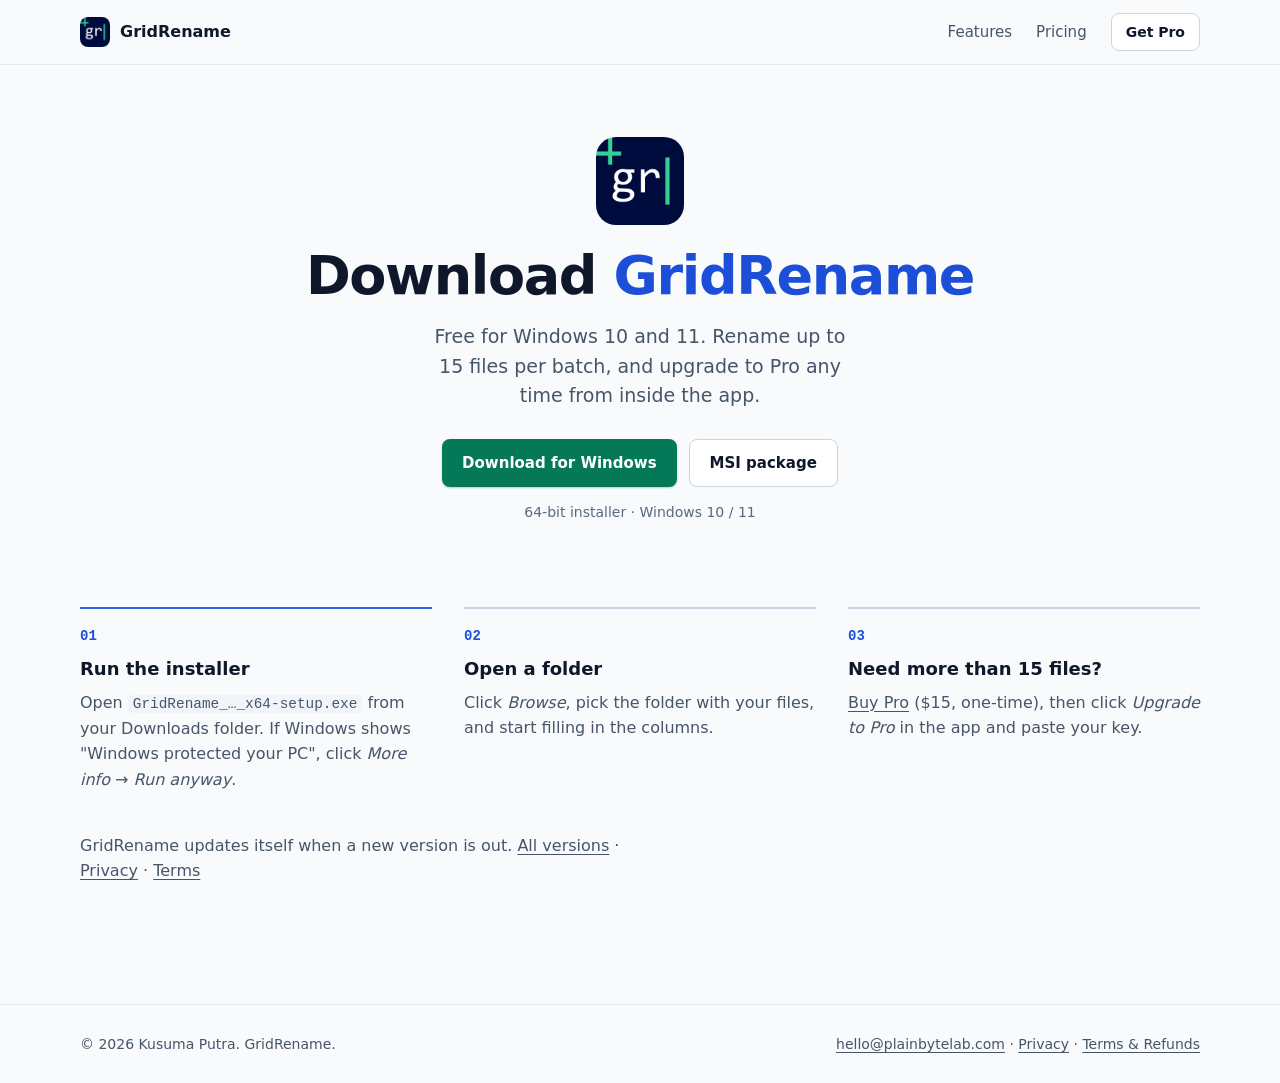
==== commit 337889a2: "Deploy website LowFriction-Lab/GridRename@ef710f78a9ea365d4867ec02176c2a1a296de127" ====
--- a/download.html
+++ b/download.html
@@ -50,7 +50,7 @@
   <footer>
     <div class="wrap">
       <span>© 2026 Kusuma Putra. GridRename.</span>
-      <span><a href="mailto:kusumaindraputra@gmail.com">kusumaindraputra@gmail.com</a> · <a href="privacy.html">Privacy</a> · <a href="terms.html">Terms &amp; Refunds</a></span>
+      <span><a href="mailto:hello@plainbytelab.com">hello@plainbytelab.com</a> · <a href="privacy.html">Privacy</a> · <a href="terms.html">Terms &amp; Refunds</a></span>
     </div>
   </footer>
 
--- a/tokens.css
+++ b/tokens.css
@@ -1,5 +1,5 @@
 /*
- * LowFriction Lab design tokens.
+ * Plainbyte Lab design tokens.
  *
  * Every color is an "R G B" channel triplet so Tailwind can add opacity:
  *   rgb(var(--lf-surface) / 0.5)
